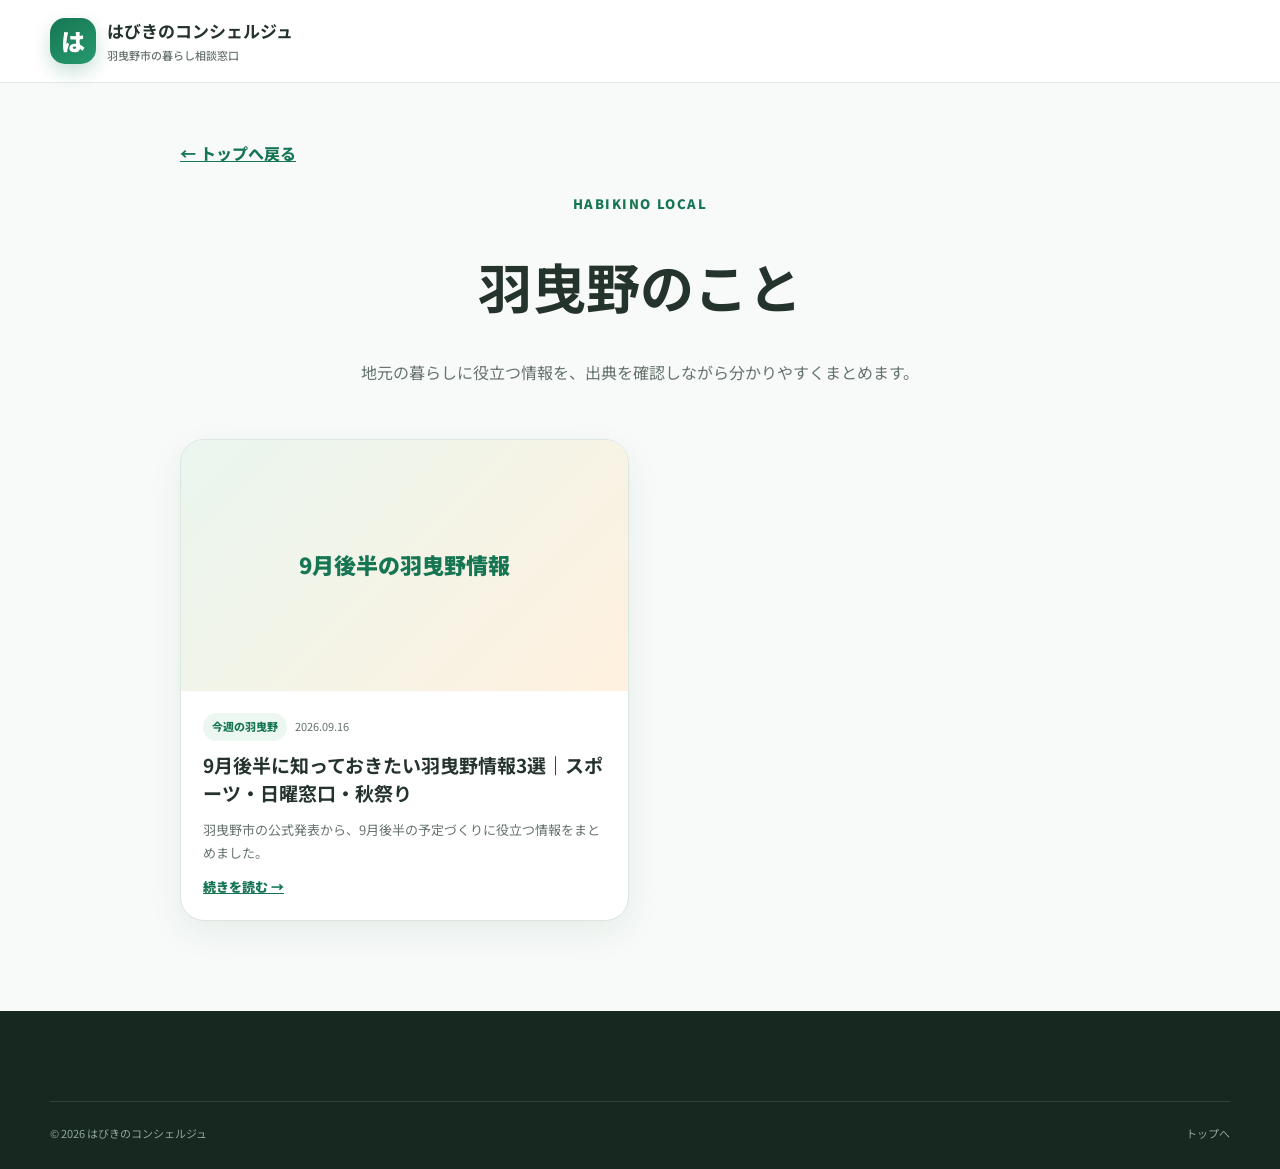
==== articles/index.html @ 4371c7c9 "Add Habikino article index" ====
<!doctype html>
<html lang="ja"><head>
<meta charset="utf-8"><meta name="viewport" content="width=device-width,initial-scale=1">
<meta name="description" content="はびきのコンシェルジュが発信する羽曳野市の地域情報。イベント、子育て、暮らし、行政、お店の情報をまとめます。">
<title>羽曳野のこと｜はびきのコンシェルジュ</title>
<link rel="preconnect" href="https://fonts.googleapis.com"><link rel="preconnect" href="https://fonts.gstatic.com" crossorigin>
<link href="https://fonts.googleapis.com/css2?family=Noto+Sans+JP:wght@400;500;600;700;800;900&display=swap" rel="stylesheet">
<link rel="stylesheet" href="../style.css"><link rel="stylesheet" href="../media.css">
</head><body class="article-page">
<header class="site-header"><div class="container header-inner"><a class="brand" href="../"><span class="brand-mark">は</span><span><strong>はびきのコンシェルジュ</strong><small>羽曳野市の暮らし相談窓口</small></span></a></div></header>
<main class="article-shell"><a class="article-back" href="../">← トップへ戻る</a><div class="section-heading"><p class="section-label">HABIKINO LOCAL</p><h1 style="font-size:clamp(34px,5vw,54px);line-height:1.3">羽曳野のこと</h1><p>地元の暮らしに役立つ情報を、出典を確認しながら分かりやすくまとめます。</p></div><div class="articles-page-grid" id="articles-list"></div></main>
<footer class="site-footer"><div class="container footer-bottom"><span>© 2026 はびきのコンシェルジュ</span><a href="../">トップへ</a></div></footer>
<script>
fetch('../data/articles.json',{cache:'no-store'}).then(r=>r.json()).then(articles=>{document.getElementById('articles-list').innerHTML=articles.map(a=>`<article class="local-news-card"><div class="local-news-thumb">${a.card_label||'羽曳野のこと'}</div><div class="local-news-body"><div class="local-news-meta"><span class="local-news-category">${a.category}</span><time>${a.date.replaceAll('-','.')}</time></div><h3>${a.title}</h3><p>${a.description}</p><a href="${a.url.split('/').pop()}">続きを読む →</a></div></article>`).join('')}).catch(()=>{document.getElementById('articles-list').innerHTML='<p>記事を読み込めませんでした。</p>'});
</script></body></html>
---- style.css ----
:root{--green:#167653;--green-dark:#0d5139;--green-light:#e8f5ee;--lime:#cfe69f;--orange:#f39a46;--ink:#25332d;--muted:#66736d;--line:#dce6e0;--white:#fff;--bg:#f7faf8;--shadow:0 18px 50px rgba(23,73,52,.12);--radius:28px}*{box-sizing:border-box}html{scroll-behavior:smooth;scroll-padding-top:90px}body{margin:0;font-family:"Noto Sans JP",sans-serif;color:var(--ink);background:#fff;line-height:1.8;-webkit-font-smoothing:antialiased}img{max-width:100%;display:block}a{color:inherit}.container{width:min(1180px,calc(100% - 40px));margin-inline:auto}.narrow{width:min(860px,calc(100% - 40px))}.skip-link{position:fixed;left:16px;top:-60px;background:#fff;padding:10px 16px;z-index:9999}.skip-link:focus{top:16px}.site-header{position:sticky;top:0;z-index:1000;background:rgba(255,255,255,.92);backdrop-filter:blur(16px);border-bottom:1px solid rgba(220,230,224,.8);transition:.25s}.site-header.scrolled{box-shadow:0 8px 28px rgba(20,65,47,.08)}.header-inner{height:82px;display:flex;align-items:center;gap:26px}.brand{display:flex;align-items:center;gap:11px;text-decoration:none;white-space:nowrap}.brand-mark{width:46px;height:46px;border-radius:15px;display:grid;place-items:center;color:#fff;background:linear-gradient(145deg,var(--green),#279a6e);font-size:24px;font-weight:900;box-shadow:0 8px 18px rgba(22,118,83,.22)}.brand strong,.brand small{display:block}.brand strong{font-size:17px}.brand small{font-size:11px;color:var(--muted);font-weight:500}.global-nav{display:flex;gap:19px;margin-left:auto}.global-nav a{text-decoration:none;font-size:13px;font-weight:700;color:#425049}.global-nav a:hover{color:var(--green)}.header-cta{padding:12px 20px;border-radius:999px;background:var(--green);color:#fff;text-decoration:none;font-size:13px;font-weight:800;box-shadow:0 8px 20px rgba(22,118,83,.2)}.menu-button{display:none;background:none;border:0;padding:8px}.menu-button span{display:block;width:25px;height:2px;margin:5px;background:var(--ink)}.hero{position:relative;overflow:hidden;padding:92px 0 76px;background:linear-gradient(135deg,#f8fcf9 0%,#eef8f2 60%,#fffaf3 100%)}.hero-bg{position:absolute;border-radius:50%;filter:blur(2px);pointer-events:none}.hero-bg-one{width:390px;height:390px;background:rgba(207,230,159,.35);right:-130px;top:-120px}.hero-bg-two{width:240px;height:240px;border:50px solid rgba(22,118,83,.05);left:-100px;bottom:-100px}.hero-grid{display:grid;grid-template-columns:1.08fr .92fr;align-items:center;gap:70px}.eyebrow,.section-label{margin:0 0 16px;color:var(--green);font-size:13px;letter-spacing:.12em;font-weight:900}.eyebrow span{display:inline-block;background:var(--green);color:#fff;border-radius:999px;padding:7px 13px;margin-right:9px;letter-spacing:0}.hero h1{font-size:clamp(38px,5vw,66px);line-height:1.32;margin:0 0 25px;letter-spacing:-.045em}.hero h1 em{font-style:normal;color:var(--green);font-size:.83em}.hero-lead{font-size:17px;color:#56645e;max-width:650px;margin:0 0 30px}.hero-actions,.contact-actions{display:flex;gap:14px;align-items:stretch;flex-wrap:wrap}.button{display:inline-flex;align-items:center;justify-content:center;gap:8px;border-radius:999px;padding:15px 25px;text-decoration:none;font-weight:900;line-height:1.3;transition:.2s;box-shadow:0 9px 22px rgba(22,118,83,.12)}.button:hover{transform:translateY(-2px)}.button small{display:block;font-size:10px;font-weight:600;opacity:.85}.button-line{background:#16aa55;color:#fff}.button-sub{background:#fff;color:var(--green);border:1px solid #b8d2c5}.button-white{background:#fff;color:var(--green-dark)}.button.large{min-width:260px;padding:18px 30px}.microcopy{font-size:12px;color:var(--muted);margin:11px 0 27px}.trust-list{display:grid;grid-template-columns:repeat(4,1fr);list-style:none;padding:0;margin:0;background:rgba(255,255,255,.85);border:1px solid #e2ebe6;border-radius:20px;overflow:hidden;box-shadow:0 12px 35px rgba(30,77,57,.07)}.trust-list li{text-align:center;padding:17px 8px;border-right:1px solid #e2ebe6}.trust-list li:last-child{border:0}.trust-list strong,.trust-list span{display:block}.trust-list strong{color:var(--green);font-size:15px}.trust-list span{font-size:10px;color:var(--muted)}.hero-visual{position:relative;padding:15px 18px 35px}.photo-frame{position:relative;border-radius:42px 42px 120px 42px;overflow:hidden;box-shadow:var(--shadow);border:8px solid rgba(255,255,255,.8)}.photo-frame:after{content:"";position:absolute;inset:0;background:linear-gradient(180deg,transparent 60%,rgba(9,55,37,.18))}.photo-frame img{width:100%;height:570px;object-fit:cover}.floating-card{position:absolute;background:#fff;border-radius:20px;box-shadow:0 16px 40px rgba(30,68,51,.18);padding:17px 20px}.floating-card span,.floating-card small{display:block;color:var(--green);font-size:11px;font-weight:800}.floating-card strong{font-size:15px;line-height:1.5}.floating-area{right:-18px;top:52px;border:1px solid var(--lime)}.floating-profile{left:-16px;bottom:0;min-width:210px}.floating-profile strong{font-size:20px}.quick-cta{background:var(--green-dark);color:#fff;padding:22px 0}.quick-cta-inner{display:flex;align-items:center;justify-content:space-between;gap:25px}.quick-cta strong,.quick-cta span{display:block}.quick-cta span{font-size:13px;opacity:.78}.section{padding:105px 0}.section-soft{background:var(--bg)}.section-heading{text-align:center;margin-bottom:52px}.section-heading h2{font-size:clamp(30px,4vw,46px);line-height:1.4;margin:0 0 14px;letter-spacing:-.035em}.section-heading>p:last-child{margin:0;color:var(--muted)}.problem-grid{display:grid;grid-template-columns:repeat(3,1fr);gap:18px}.problem-card{border:1px solid var(--line);border-radius:22px;padding:28px;background:#fff;min-height:220px;transition:.2s}.problem-card:hover{transform:translateY(-4px);box-shadow:var(--shadow)}.problem-card>span{color:var(--green);font-size:12px;font-weight:900}.problem-card h3{font-size:20px;margin:14px 0 9px}.problem-card p{font-size:14px;color:var(--muted);margin:0}.problem-card-accent{background:linear-gradient(145deg,var(--green),var(--green-dark));color:#fff;border:0;display:flex;flex-direction:column;justify-content:center}.problem-card-accent>span,.problem-card-accent p{color:#fff}.problem-card-accent a{font-weight:800;margin-top:15px}.strength-grid{display:grid;grid-template-columns:repeat(4,1fr);gap:18px}.strength-card{background:#fff;border-radius:24px;padding:31px 25px;box-shadow:0 12px 34px rgba(24,72,52,.07)}.strength-card .icon{width:50px;height:50px;border-radius:16px;background:var(--green-light);color:var(--green);display:grid;place-items:center;font-weight:900}.strength-card h3{font-size:18px;line-height:1.55;margin:20px 0 12px}.strength-card p{font-size:14px;color:var(--muted);margin:0}.service-grid{display:grid;grid-template-columns:repeat(3,1fr);gap:24px}.service-card{position:relative;border:1px solid var(--line);border-radius:30px;padding:38px;background:#fff;overflow:hidden}.service-card.featured{border:2px solid var(--green);transform:translateY(-9px);box-shadow:var(--shadow)}.service-card.featured:before{content:"おすすめ";position:absolute;right:20px;top:18px;background:var(--orange);color:#fff;border-radius:999px;padding:5px 11px;font-size:10px;font-weight:800}.service-icon{width:60px;height:60px;display:grid;place-items:center;border-radius:20px;background:var(--green-light);color:var(--green);font-size:25px;font-weight:900}.service-no{font-size:11px;color:var(--green);font-weight:900;letter-spacing:.12em;margin:22px 0 5px}.service-card h3{font-size:23px;margin:0 0 14px}.service-card>p:not(.service-no){font-size:14px;color:var(--muted)}.service-card ul{list-style:none;padding:0;margin:22px 0 0;border-top:1px solid var(--line)}.service-card li{padding:11px 0 11px 25px;border-bottom:1px solid var(--line);position:relative;font-size:14px}.service-card li:before{content:"✓";position:absolute;left:2px;color:var(--green);font-weight:900}.service-note{text-align:center;color:var(--muted);font-size:12px;margin-top:28px}.profile-section{background:#ecf6f0}.profile-grid{display:grid;grid-template-columns:.92fr 1.08fr;gap:76px;align-items:center}.profile-image{position:relative}.profile-image img{width:100%;height:620px;object-fit:cover;border-radius:38px;box-shadow:var(--shadow)}.profile-name{position:absolute;right:-25px;bottom:34px;background:#fff;padding:19px 28px;border-radius:18px;box-shadow:var(--shadow)}.profile-name small,.profile-name strong{display:block}.profile-name small{font-size:11px;color:var(--green)}.profile-name strong{font-size:22px}.profile-copy h2{font-size:clamp(30px,4vw,46px);line-height:1.4;margin:0 0 25px}.profile-copy>p{color:#526159;margin:0 0 16px}.profile-points{display:flex;gap:8px;flex-wrap:wrap;margin-top:25px}.profile-points span{background:#fff;border:1px solid #cfe0d7;border-radius:999px;padding:7px 13px;font-size:12px;font-weight:700;color:var(--green)}.flow-list{list-style:none;margin:0;padding:0;display:grid;grid-template-columns:repeat(4,1fr);gap:18px}.flow-list li{position:relative;background:#fff;border-radius:24px;padding:28px 23px;box-shadow:0 10px 30px rgba(29,72,54,.06)}.flow-list li:not(:last-child):after{content:"→";position:absolute;right:-16px;top:45%;color:var(--green);font-size:21px;z-index:2}.flow-list li>span{font-size:30px;color:#b4d6c5;font-weight:900}.flow-list h3{font-size:17px;margin:13px 0 8px}.flow-list p{font-size:13px;color:var(--muted);margin:0}.placeholder-grid{display:grid;grid-template-columns:repeat(2,1fr);gap:24px}.placeholder-card{border:2px dashed #c8dad1;border-radius:28px;padding:50px;text-align:center;background:#fbfdfc}.placeholder-card span{color:var(--green);font-weight:900;font-size:12px}.placeholder-card h3{font-size:28px;margin:8px 0}.placeholder-card p{font-size:14px;color:var(--muted);margin:0}.faq-list{display:grid;gap:13px}.faq-list details{background:#fff;border:1px solid var(--line);border-radius:18px;padding:0 23px}.faq-list summary{cursor:pointer;list-style:none;padding:21px 35px 21px 0;font-weight:800;position:relative}.faq-list summary:after{content:"＋";position:absolute;right:0;color:var(--green)}.faq-list details[open] summary:after{content:"−"}.faq-list p{margin:0;padding:0 0 21px;color:var(--muted);font-size:14px}.contact-section{background:linear-gradient(135deg,var(--green) 0%,var(--green-dark) 100%);color:#fff;padding:95px 0;position:relative;overflow:hidden}.contact-section:before{content:"";position:absolute;width:420px;height:420px;border:80px solid rgba(255,255,255,.035);border-radius:50%;right:-130px;top:-150px}.contact-inner{text-align:center;position:relative}.section-label.light{color:#bfe7d3}.contact-inner h2{font-size:clamp(31px,4vw,48px);margin:0 0 15px}.contact-inner>p{opacity:.84}.contact-actions{justify-content:center;margin-top:30px}.contact-note{font-size:11px!important;opacity:.65!important}.site-footer{background:#162820;color:#d8e4de;padding:55px 0 25px}.footer-grid{display:grid;grid-template-columns:1.4fr 1fr 1fr;gap:50px}.footer-brand .brand-mark{background:#fff;color:var(--green)}.footer-brand small{color:#aec1b8}.footer-grid strong{color:#fff}.footer-grid p{font-size:13px;color:#aec1b8}.footer-grid a{color:#fff}.footer-bottom{margin-top:35px;padding-top:22px;border-top:1px solid rgba(255,255,255,.12);display:flex;justify-content:space-between;font-size:11px;color:#91a69c}.footer-bottom a{text-decoration:none}.mobile-cta{display:none}.reveal{opacity:0;transform:translateY(24px);transition:opacity .75s ease,transform .75s ease}.reveal.is-visible{opacity:1;transform:none}.delay-1{transition-delay:.09s}.delay-2{transition-delay:.18s}.delay-3{transition-delay:.27s}@media(max-width:1040px){.global-nav{display:none}.menu-button{display:block;margin-left:auto}.header-cta{display:none}.global-nav.open{display:flex;position:absolute;left:20px;right:20px;top:76px;background:#fff;border-radius:18px;padding:20px;box-shadow:var(--shadow);flex-direction:column}.hero-grid{gap:35px}.strength-grid{grid-template-columns:repeat(2,1fr)}.flow-list{grid-template-columns:repeat(2,1fr)}.flow-list li:nth-child(2):after{display:none}}@media(max-width:760px){.container,.narrow{width:min(100% - 28px,1180px)}.site-header .brand strong{font-size:14px}.site-header .brand small{font-size:9px}.header-inner{height:70px}.brand-mark{width:40px;height:40px}.hero{padding:53px 0 48px}.hero-grid,.profile-grid{grid-template-columns:1fr}.hero-copy{text-align:center}.hero h1{font-size:37px}.hero-lead{font-size:15px}.hero-actions{justify-content:center}.trust-list{grid-template-columns:repeat(2,1fr)}.trust-list li:nth-child(2){border-right:0}.trust-list li:nth-child(-n+2){border-bottom:1px solid #e2ebe6}.hero-visual{margin-top:10px}.photo-frame img{height:430px}.floating-area{right:-3px;top:28px}.floating-profile{left:-2px}.quick-cta-inner{flex-direction:column;text-align:center}.section{padding:75px 0}.problem-grid,.service-grid,.placeholder-grid{grid-template-columns:1fr}.strength-grid{grid-template-columns:1fr}.service-card.featured{transform:none}.profile-grid{gap:42px}.profile-image img{height:470px}.profile-name{right:12px;bottom:15px}.flow-list{grid-template-columns:1fr}.flow-list li:after{display:none!important}.footer-grid{grid-template-columns:1fr;gap:24px}.footer-bottom{flex-direction:column;gap:8px}.mobile-cta{position:fixed;display:grid;grid-template-columns:1fr 2fr;left:0;right:0;bottom:0;z-index:900;background:#fff;box-shadow:0 -8px 24px rgba(0,0,0,.12)}.mobile-cta a{padding:14px;text-align:center;text-decoration:none;font-size:13px;font-weight:900}.mobile-cta .line{background:#16aa55;color:#fff}.site-footer{padding-bottom:85px}.desktop-only{display:none}}

/* 代表写真の表示位置調整 */
.photo-frame img{object-position:center 18%;}
.profile-image img{object-position:center 18%;}

/* LINE official account integration */
.line-qr-card{display:flex;align-items:center;justify-content:center;gap:28px;max-width:720px;margin:30px auto 0;padding:22px 26px;background:rgba(255,255,255,.1);border:1px solid rgba(255,255,255,.28);border-radius:24px;text-align:left}.line-qr-card img{width:150px;height:150px;object-fit:contain;background:#fff;border-radius:16px;padding:8px}.line-qr-card strong{display:block;font-size:18px;margin-bottom:6px}.line-qr-card p{margin:0 0 8px;font-size:14px}.line-qr-card a{font-weight:900;color:#fff;text-decoration:underline;text-underline-offset:4px}@media(max-width:700px){.line-qr-card{flex-direction:column;text-align:center;padding:20px}.line-qr-card img{width:180px;height:180px}}


/* Pricing section */
.pricing-layout{display:grid;grid-template-columns:minmax(0,1.45fr) minmax(280px,.55fr);gap:24px;align-items:start}.pricing-card,.area-fee-card,.payment-card,.pricing-notes{background:#fff;border:1px solid var(--line);border-radius:26px;box-shadow:0 12px 34px rgba(24,72,52,.07)}.pricing-card{padding:30px}.pricing-highlight{display:grid;grid-template-columns:auto 1fr;align-items:center;gap:4px 20px;background:linear-gradient(135deg,var(--green),var(--green-dark));color:#fff;border-radius:20px;padding:22px 25px;margin-bottom:18px}.pricing-highlight span{font-weight:800}.pricing-highlight strong{font-size:28px;text-align:right}.pricing-highlight small{grid-column:1/-1;opacity:.8}.price-list{display:grid}.price-row{display:flex;align-items:center;justify-content:space-between;gap:24px;padding:18px 4px;border-bottom:1px solid var(--line)}.price-row:last-child{border-bottom:0}.price-row>div{display:grid;gap:3px}.price-row strong{font-size:16px}.price-row span{font-size:12px;color:var(--muted)}.price-row b{font-size:18px;color:var(--green);white-space:nowrap}.price-row.popular{position:relative;background:#f5fbf7;margin:0 -14px;padding-left:18px;padding-right:18px;border-radius:14px}.price-row.popular:before{content:"人気";display:inline-flex;align-items:center;justify-content:center;background:var(--orange);color:#fff;border-radius:999px;padding:3px 8px;font-size:9px;font-weight:900;position:absolute;top:7px;right:15px}.pricing-side{display:grid;gap:18px}.area-fee-card,.payment-card{padding:27px}.area-fee-card h3,.payment-card h3,.pricing-notes h3{margin:0 0 16px;font-size:21px}.area-fee-card dl{margin:0}.area-fee-card dl div{display:flex;justify-content:space-between;gap:15px;padding:13px 0;border-bottom:1px solid var(--line)}.area-fee-card dl div:last-child{border-bottom:0}.area-fee-card dt{font-size:13px}.area-fee-card dd{margin:0;font-weight:900;color:var(--green);white-space:nowrap}.payment-card p{font-weight:800;color:var(--green);margin:0 0 8px}.payment-card small{color:var(--muted)}.pricing-notes{margin-top:24px;padding:27px 30px}.pricing-notes ul{display:grid;grid-template-columns:repeat(2,1fr);gap:8px 30px;margin:0;padding-left:20px;color:var(--muted);font-size:13px}.pricing-cta{margin-top:24px;background:#fff7e9;border:1px solid #f0ddbd;border-radius:22px;padding:22px 26px;display:flex;align-items:center;justify-content:space-between;gap:22px}.pricing-cta p{margin:0;color:#56645d}.pricing-cta strong{color:var(--text)}@media(max-width:900px){.pricing-layout{grid-template-columns:1fr}.pricing-side{grid-template-columns:repeat(2,1fr)}}@media(max-width:650px){.pricing-card{padding:18px}.pricing-highlight{grid-template-columns:1fr;padding:19px}.pricing-highlight strong{text-align:left;font-size:25px}.price-row{align-items:flex-start;flex-direction:column;gap:8px;padding:16px 2px}.price-row.popular{margin:0 -8px;padding:18px 10px}.pricing-side{grid-template-columns:1fr}.pricing-notes{padding:22px}.pricing-notes ul{grid-template-columns:1fr}.pricing-cta{align-items:stretch;flex-direction:column;text-align:center}.pricing-cta .button{width:100%}}
---- media.css ----
/* Habikino local media */
.habikino-news-section{background:#fff}.local-news-grid{display:grid;grid-template-columns:repeat(3,1fr);gap:22px}.local-news-card{border:1px solid var(--line);border-radius:24px;overflow:hidden;background:#fff;box-shadow:0 12px 34px rgba(24,72,52,.07);display:flex;flex-direction:column;min-height:100%}.local-news-thumb{aspect-ratio:16/9;background:linear-gradient(135deg,#e9f6ef,#fff1df);display:flex;align-items:center;justify-content:center;font-weight:900;color:var(--green);font-size:22px;padding:20px;text-align:center}.local-news-body{padding:22px;display:flex;flex-direction:column;gap:10px;flex:1}.local-news-meta{display:flex;gap:8px;align-items:center;flex-wrap:wrap;font-size:11px;color:var(--muted)}.local-news-category{display:inline-flex;padding:4px 9px;border-radius:999px;background:#edf7f1;color:var(--green);font-weight:800}.local-news-card h3{margin:0;font-size:19px;line-height:1.5}.local-news-card p{margin:0;color:var(--muted);font-size:13px}.local-news-card a{margin-top:auto;color:var(--green);font-weight:900;font-size:13px}.local-news-more{text-align:center;margin-top:30px}.article-page{background:#f7faf8}.article-shell{width:min(920px,calc(100% - 28px));margin:0 auto;padding:56px 0 90px}.article-back{display:inline-block;margin-bottom:24px;color:var(--green);font-weight:800}.article-header{background:#fff;border:1px solid var(--line);border-radius:28px;padding:34px;box-shadow:0 12px 34px rgba(24,72,52,.06)}.article-header h1{font-size:clamp(30px,5vw,48px);line-height:1.35;margin:12px 0 18px}.article-summary{font-size:17px;color:#526159}.article-content{margin-top:24px;background:#fff;border:1px solid var(--line);border-radius:28px;padding:34px}.article-content h2{margin-top:34px;font-size:26px}.article-content h2:first-child{margin-top:0}.article-content h3{margin-top:24px}.article-content p,.article-content li{color:#435149}.article-content a{color:var(--green);text-decoration:underline;text-underline-offset:3px}.article-source-box{margin-top:34px;padding:20px;border-radius:18px;background:#f2f8f4}.article-source-box ul{margin-bottom:0}.article-disclaimer{margin-top:20px;font-size:12px;color:var(--muted)}.articles-page-grid{display:grid;grid-template-columns:repeat(2,1fr);gap:22px}@media(max-width:760px){.local-news-grid,.articles-page-grid{grid-template-columns:1fr}.article-header,.article-content{padding:22px;border-radius:22px}}
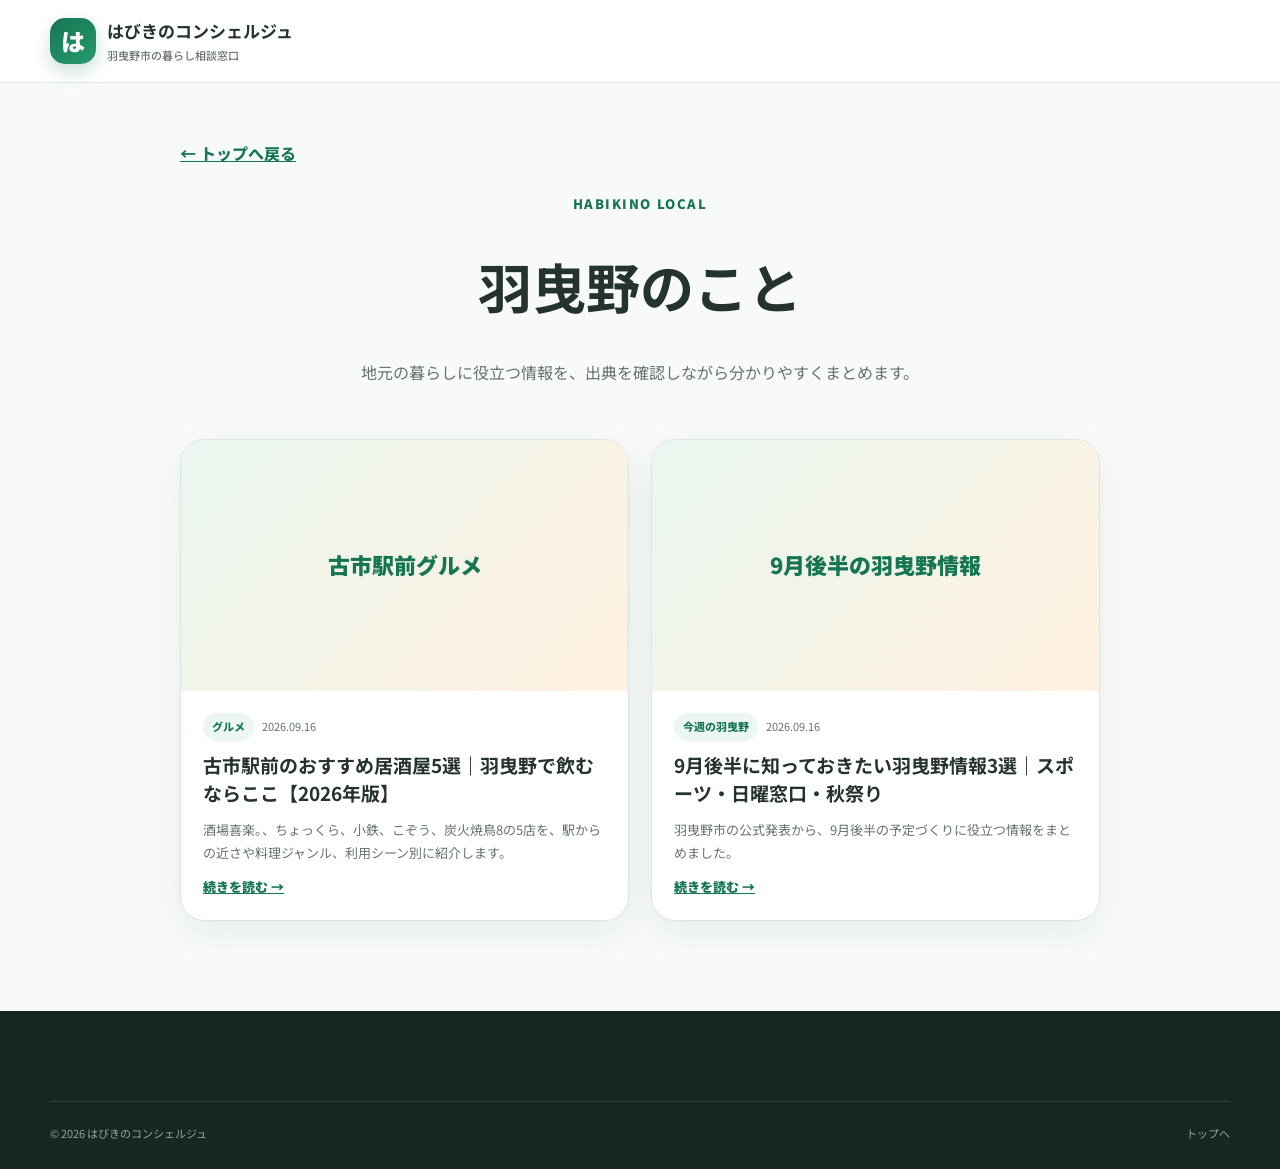
==== commit 92b8ae25: "Enable GA4 on article index" ====
--- a/articles/index.html
+++ b/articles/index.html
@@ -6,10 +6,12 @@
 <link rel="preconnect" href="https://fonts.googleapis.com"><link rel="preconnect" href="https://fonts.gstatic.com" crossorigin>
 <link href="https://fonts.googleapis.com/css2?family=Noto+Sans+JP:wght@400;500;600;700;800;900&display=swap" rel="stylesheet">
 <link rel="stylesheet" href="../style.css"><link rel="stylesheet" href="../media.css">
+<script async src="https://www.googletagmanager.com/gtag/js?id=G-TBR4EEDCBP"></script><script>window.dataLayer=window.dataLayer||[];function gtag(){dataLayer.push(arguments)}gtag('js',new Date());gtag('config','G-TBR4EEDCBP');</script>
 </head><body class="article-page">
 <header class="site-header"><div class="container header-inner"><a class="brand" href="../"><span class="brand-mark">は</span><span><strong>はびきのコンシェルジュ</strong><small>羽曳野市の暮らし相談窓口</small></span></a></div></header>
 <main class="article-shell"><a class="article-back" href="../">← トップへ戻る</a><div class="section-heading"><p class="section-label">HABIKINO LOCAL</p><h1 style="font-size:clamp(34px,5vw,54px);line-height:1.3">羽曳野のこと</h1><p>地元の暮らしに役立つ情報を、出典を確認しながら分かりやすくまとめます。</p></div><div class="articles-page-grid" id="articles-list"></div></main>
 <footer class="site-footer"><div class="container footer-bottom"><span>© 2026 はびきのコンシェルジュ</span><a href="../">トップへ</a></div></footer>
 <script>
 fetch('../data/articles.json',{cache:'no-store'}).then(r=>r.json()).then(articles=>{document.getElementById('articles-list').innerHTML=articles.map(a=>`<article class="local-news-card"><div class="local-news-thumb">${a.card_label||'羽曳野のこと'}</div><div class="local-news-body"><div class="local-news-meta"><span class="local-news-category">${a.category}</span><time>${a.date.replaceAll('-','.')}</time></div><h3>${a.title}</h3><p>${a.description}</p><a href="${a.url.split('/').pop()}">続きを読む →</a></div></article>`).join('')}).catch(()=>{document.getElementById('articles-list').innerHTML='<p>記事を読み込めませんでした。</p>'});
-</script></body></html>
+document.addEventListener('click',e=>{const a=e.target.closest('a');if(!a)return;const href=a.getAttribute('href')||'';if(a.closest('.local-news-card'))gtag('event','article_click',{link_url:a.href,link_text:(a.textContent||'').trim(),page_path:location.pathname,page_title:document.title});if(href.includes('lin.ee/'))gtag('event','line_click',{link_url:a.href,page_path:location.pathname,page_title:document.title});});
+</script></body></html>
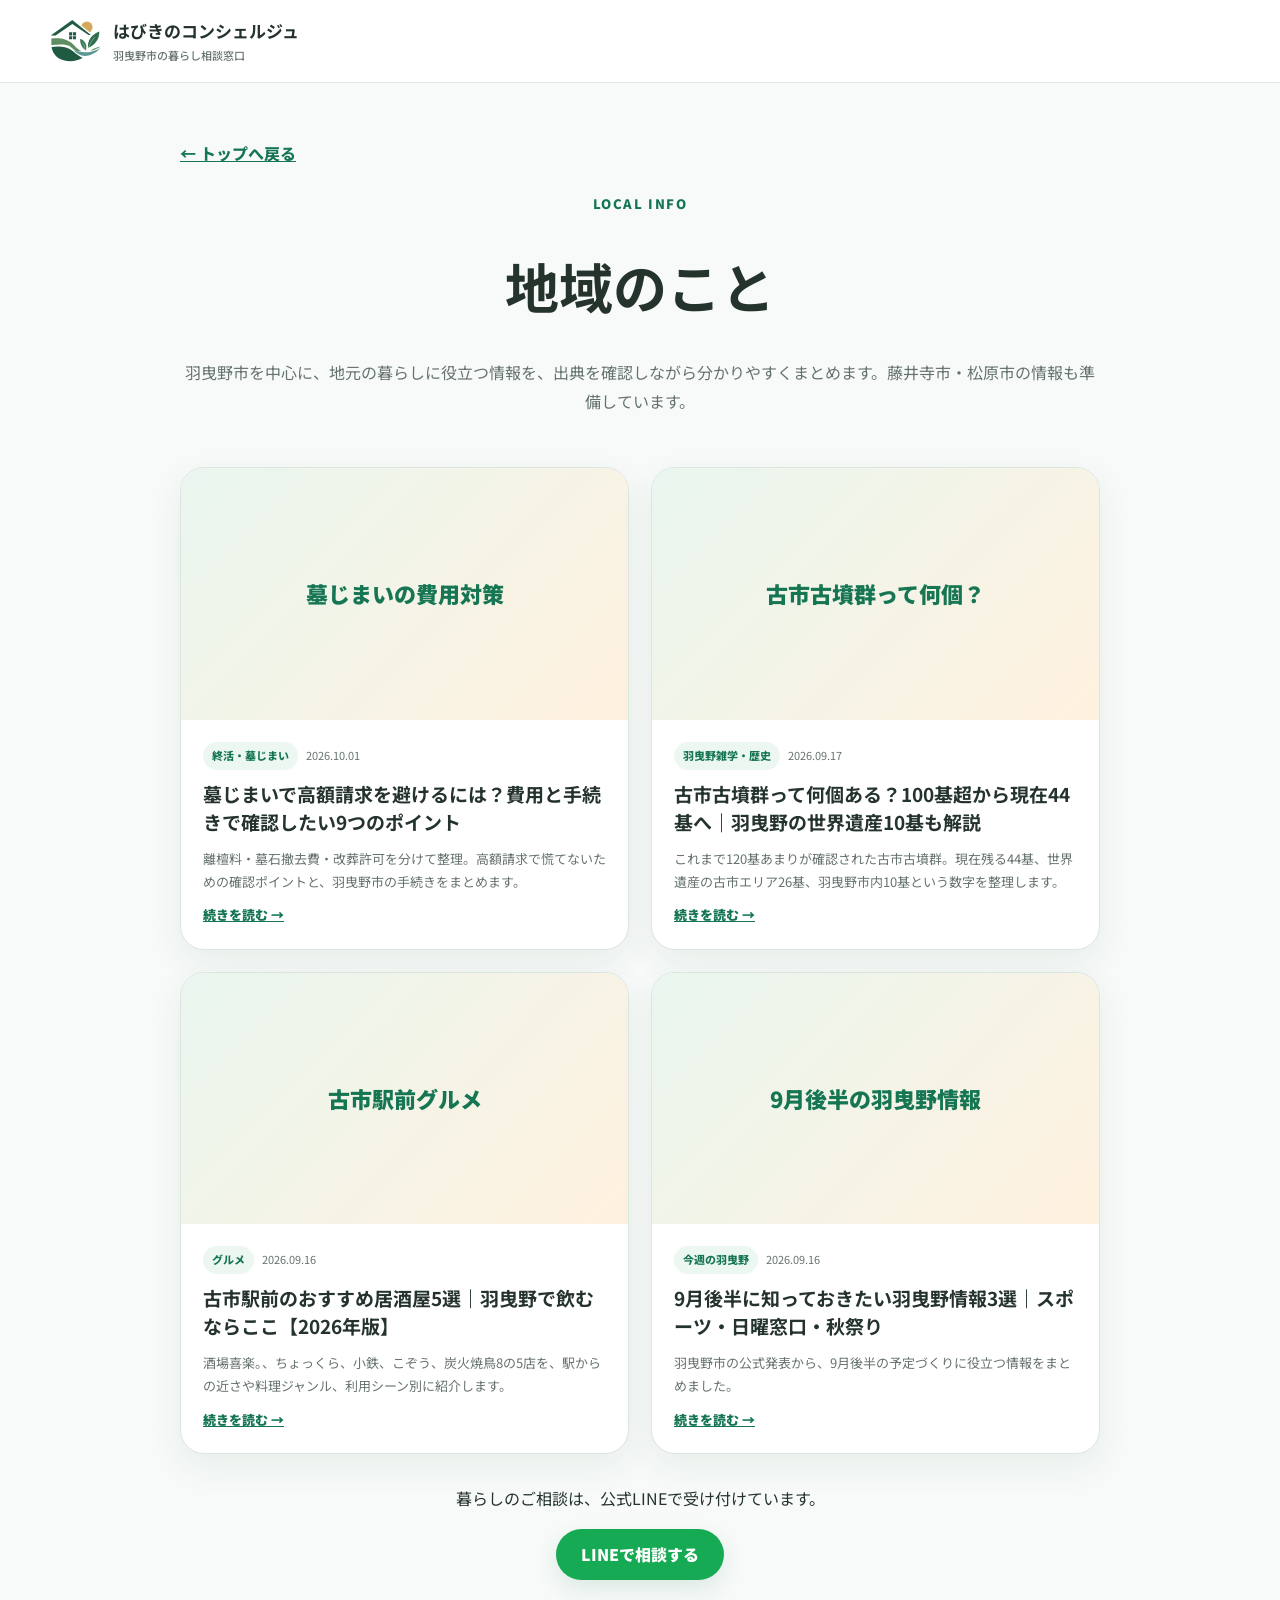
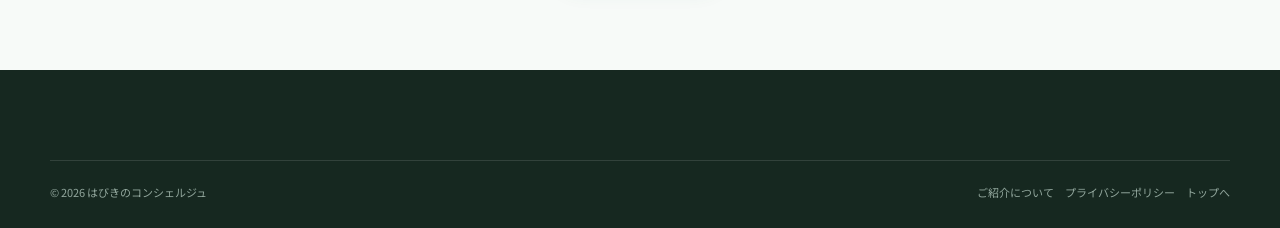
==== commit c6202a17: "3本柱の事業方針に合わせてHPを更新し、新ロゴとプライバシーポリシーを追加 - 直接訪問・同行サービス（買い物代行・付き添い等）の案内と料金を削除し、終了のお知らせを掲載 - 問い合わせ先行型の地域業" ====
--- a/articles/index.html
+++ b/articles/index.html
@@ -1,16 +1,27 @@
 <!doctype html>
 <html lang="ja"><head>
 <meta charset="utf-8"><meta name="viewport" content="width=device-width,initial-scale=1">
-<meta name="description" content="はびきのコンシェルジュが発信する羽曳野市の地域情報。イベント、子育て、暮らし、行政、お店の情報をまとめます。">
-<title>羽曳野のこと｜はびきのコンシェルジュ</title>
+<meta name="description" content="はびきのコンシェルジュが発信する、羽曳野市を中心とした地域情報。イベント、子育て、暮らし、行政、お店の情報をまとめます。">
+<title>地域のこと｜はびきのコンシェルジュ</title>
 <link rel="preconnect" href="https://fonts.googleapis.com"><link rel="preconnect" href="https://fonts.gstatic.com" crossorigin>
 <link href="https://fonts.googleapis.com/css2?family=Noto+Sans+JP:wght@400;500;600;700;800;900&display=swap" rel="stylesheet">
 <link rel="stylesheet" href="../style.css"><link rel="stylesheet" href="../media.css">
 <script async src="https://www.googletagmanager.com/gtag/js?id=G-TBR4EEDCBP"></script><script>window.dataLayer=window.dataLayer||[];function gtag(){dataLayer.push(arguments)}gtag('js',new Date());gtag('config','G-TBR4EEDCBP');</script>
+<link rel="icon" href="../assets/brand/habikon-icon.svg" type="image/svg+xml">
+<link rel="icon" href="../assets/brand/favicon-32.png" sizes="32x32" type="image/png">
+<link rel="apple-touch-icon" href="../assets/brand/apple-touch-icon.png">
+<link rel="canonical" href="https://habikon.github.io/habikino-concierge/articles/">
+<meta property="og:title" content="地域のこと｜はびきのコンシェルジュ">
+<meta property="og:description" content="はびきのコンシェルジュが発信する、羽曳野市を中心とした地域情報。イベント、子育て、暮らし、行政、お店の情報をまとめます。">
+<meta property="og:type" content="article">
+<meta property="og:url" content="https://habikon.github.io/habikino-concierge/articles/">
+<meta property="og:image" content="https://habikon.github.io/habikino-concierge/assets/brand/og-image.png">
+<meta property="og:site_name" content="はびきのコンシェルジュ">
+<meta name="twitter:card" content="summary_large_image">
 </head><body class="article-page">
-<header class="site-header"><div class="container header-inner"><a class="brand" href="../"><span class="brand-mark">は</span><span><strong>はびきのコンシェルジュ</strong><small>羽曳野市の暮らし相談窓口</small></span></a></div></header>
-<main class="article-shell"><a class="article-back" href="../">← トップへ戻る</a><div class="section-heading"><p class="section-label">HABIKINO LOCAL</p><h1 style="font-size:clamp(34px,5vw,54px);line-height:1.3">羽曳野のこと</h1><p>地元の暮らしに役立つ情報を、出典を確認しながら分かりやすくまとめます。</p></div><div class="articles-page-grid" id="articles-list"></div></main>
-<footer class="site-footer"><div class="container footer-bottom"><span>© 2026 はびきのコンシェルジュ</span><a href="../">トップへ</a></div></footer>
+<header class="site-header"><div class="container header-inner"><a class="brand" href="../"><img class="brand-logo" src="../assets/brand/habikon-mark.svg" alt="" width="52" height="45"><span><strong>はびきのコンシェルジュ</strong><small>羽曳野市の暮らし相談窓口</small></span></a></div></header>
+<main class="article-shell"><a class="article-back" href="../">← トップへ戻る</a><div class="section-heading"><p class="section-label">LOCAL INFO</p><h1 style="font-size:clamp(34px,5vw,54px);line-height:1.3">地域のこと</h1><p>羽曳野市を中心に、地元の暮らしに役立つ情報を、出典を確認しながら分かりやすくまとめます。藤井寺市・松原市の情報も準備しています。</p></div><div class="articles-page-grid" id="articles-list"></div><div class="local-news-more"><p>暮らしのご相談は、公式LINEで受け付けています。</p><a class="button button-line" href="https://lin.ee/8h5LYCu" target="_blank" rel="noopener noreferrer">LINEで相談する</a></div></main>
+<footer class="site-footer"><div class="container footer-bottom"><span>© 2026 はびきのコンシェルジュ</span><span><a href="../referral-policy.html">ご紹介について</a>　<a href="../privacy-policy.html">プライバシーポリシー</a>　<a href="../">トップへ</a></span></div></footer>
 <script>
 fetch('../data/articles.json',{cache:'no-store'}).then(r=>r.json()).then(articles=>{document.getElementById('articles-list').innerHTML=articles.map(a=>`<article class="local-news-card"><div class="local-news-thumb">${a.card_label||'羽曳野のこと'}</div><div class="local-news-body"><div class="local-news-meta"><span class="local-news-category">${a.category}</span><time>${a.date.replaceAll('-','.')}</time></div><h3>${a.title}</h3><p>${a.description}</p><a href="${a.url.split('/').pop()}">続きを読む →</a></div></article>`).join('')}).catch(()=>{document.getElementById('articles-list').innerHTML='<p>記事を読み込めませんでした。</p>'});
 document.addEventListener('click',e=>{const a=e.target.closest('a');if(!a)return;const href=a.getAttribute('href')||'';if(a.closest('.local-news-card'))gtag('event','article_click',{link_url:a.href,link_text:(a.textContent||'').trim(),page_path:location.pathname,page_title:document.title});if(href.includes('lin.ee/'))gtag('event','line_click',{link_url:a.href,page_path:location.pathname,page_title:document.title});});
--- a/style.css
+++ b/style.css
@@ -10,3 +10,24 @@
 
 /* Pricing section */
 .pricing-layout{display:grid;grid-template-columns:minmax(0,1.45fr) minmax(280px,.55fr);gap:24px;align-items:start}.pricing-card,.area-fee-card,.payment-card,.pricing-notes{background:#fff;border:1px solid var(--line);border-radius:26px;box-shadow:0 12px 34px rgba(24,72,52,.07)}.pricing-card{padding:30px}.pricing-highlight{display:grid;grid-template-columns:auto 1fr;align-items:center;gap:4px 20px;background:linear-gradient(135deg,var(--green),var(--green-dark));color:#fff;border-radius:20px;padding:22px 25px;margin-bottom:18px}.pricing-highlight span{font-weight:800}.pricing-highlight strong{font-size:28px;text-align:right}.pricing-highlight small{grid-column:1/-1;opacity:.8}.price-list{display:grid}.price-row{display:flex;align-items:center;justify-content:space-between;gap:24px;padding:18px 4px;border-bottom:1px solid var(--line)}.price-row:last-child{border-bottom:0}.price-row>div{display:grid;gap:3px}.price-row strong{font-size:16px}.price-row span{font-size:12px;color:var(--muted)}.price-row b{font-size:18px;color:var(--green);white-space:nowrap}.price-row.popular{position:relative;background:#f5fbf7;margin:0 -14px;padding-left:18px;padding-right:18px;border-radius:14px}.price-row.popular:before{content:"人気";display:inline-flex;align-items:center;justify-content:center;background:var(--orange);color:#fff;border-radius:999px;padding:3px 8px;font-size:9px;font-weight:900;position:absolute;top:7px;right:15px}.pricing-side{display:grid;gap:18px}.area-fee-card,.payment-card{padding:27px}.area-fee-card h3,.payment-card h3,.pricing-notes h3{margin:0 0 16px;font-size:21px}.area-fee-card dl{margin:0}.area-fee-card dl div{display:flex;justify-content:space-between;gap:15px;padding:13px 0;border-bottom:1px solid var(--line)}.area-fee-card dl div:last-child{border-bottom:0}.area-fee-card dt{font-size:13px}.area-fee-card dd{margin:0;font-weight:900;color:var(--green);white-space:nowrap}.payment-card p{font-weight:800;color:var(--green);margin:0 0 8px}.payment-card small{color:var(--muted)}.pricing-notes{margin-top:24px;padding:27px 30px}.pricing-notes ul{display:grid;grid-template-columns:repeat(2,1fr);gap:8px 30px;margin:0;padding-left:20px;color:var(--muted);font-size:13px}.pricing-cta{margin-top:24px;background:#fff7e9;border:1px solid #f0ddbd;border-radius:22px;padding:22px 26px;display:flex;align-items:center;justify-content:space-between;gap:22px}.pricing-cta p{margin:0;color:#56645d}.pricing-cta strong{color:var(--text)}@media(max-width:900px){.pricing-layout{grid-template-columns:1fr}.pricing-side{grid-template-columns:repeat(2,1fr)}}@media(max-width:650px){.pricing-card{padding:18px}.pricing-highlight{grid-template-columns:1fr;padding:19px}.pricing-highlight strong{text-align:left;font-size:25px}.price-row{align-items:flex-start;flex-direction:column;gap:8px;padding:16px 2px}.price-row.popular{margin:0 -8px;padding:18px 10px}.pricing-side{grid-template-columns:1fr}.pricing-notes{padding:22px}.pricing-notes ul{grid-template-columns:1fr}.pricing-cta{align-items:stretch;flex-direction:column;text-align:center}.pricing-cta .button{width:100%}}
+
+/* Funeral / end-of-life consultation */
+.service-grid-four{grid-template-columns:repeat(2,1fr);max-width:900px;margin-inline:auto}
+.funeral-card{border-color:#c7ddd2;background:linear-gradient(180deg,#fff,#f8fcfa)}
+.service-more{display:inline-flex;margin-top:22px;color:var(--green);font-weight:900;text-decoration:none}
+.funeral-hero{padding:105px 0 90px;background:linear-gradient(135deg,#f8fcf9,#eaf6ef 62%,#fff8ee)}
+.funeral-hero h1{font-size:clamp(38px,6vw,64px);line-height:1.35;letter-spacing:-.04em;margin:0 0 22px}
+.funeral-hero>div>p:not(.eyebrow){font-size:17px;color:var(--muted);max-width:720px;margin-bottom:30px}
+.funeral-points{display:grid;grid-template-columns:repeat(3,1fr);gap:18px}
+.funeral-points article{border:1px solid var(--line);border-radius:24px;padding:30px;background:#fff}
+.funeral-points strong{color:var(--green);font-size:13px}.funeral-points h3{font-size:19px;line-height:1.55;margin:14px 0 9px}.funeral-points p{font-size:14px;color:var(--muted);margin:0}
+.funeral-flow{grid-template-columns:repeat(3,1fr)}
+.funeral-notice{background:#f7faf8;border:1px solid var(--line);border-radius:28px;padding:38px}
+.funeral-notice h2{margin-top:0;font-size:28px}.funeral-notice p{color:#526159}.funeral-notice small{display:block;margin-top:22px;color:var(--muted);line-height:1.8}
+@media(max-width:760px){.service-grid-four,.funeral-points,.funeral-flow{grid-template-columns:1fr}.funeral-hero{padding:70px 0 60px}.funeral-hero h1{font-size:36px}.funeral-notice{padding:25px}}
+
+/* 2026-10 新ロゴ（家・緑・太陽） */
+.brand-logo{display:block;width:52px;height:auto;flex:0 0 auto}
+.footer-brand .brand-logo{background:#fff;border-radius:14px;padding:6px;width:60px;box-sizing:border-box}
+.brand-logo-xl{display:block;width:210px;max-width:70%;height:auto;margin:0 auto}
+@media(max-width:760px){.brand-logo{width:44px}.footer-brand .brand-logo{width:52px}.brand-logo-xl{width:170px}}
--- a/media.css
+++ b/media.css
@@ -1,2 +1,27 @@
 /* Habikino local media */
 .habikino-news-section{background:#fff}.local-news-grid{display:grid;grid-template-columns:repeat(3,1fr);gap:22px}.local-news-card{border:1px solid var(--line);border-radius:24px;overflow:hidden;background:#fff;box-shadow:0 12px 34px rgba(24,72,52,.07);display:flex;flex-direction:column;min-height:100%}.local-news-thumb{aspect-ratio:16/9;background:linear-gradient(135deg,#e9f6ef,#fff1df);display:flex;align-items:center;justify-content:center;font-weight:900;color:var(--green);font-size:22px;padding:20px;text-align:center}.local-news-body{padding:22px;display:flex;flex-direction:column;gap:10px;flex:1}.local-news-meta{display:flex;gap:8px;align-items:center;flex-wrap:wrap;font-size:11px;color:var(--muted)}.local-news-category{display:inline-flex;padding:4px 9px;border-radius:999px;background:#edf7f1;color:var(--green);font-weight:800}.local-news-card h3{margin:0;font-size:19px;line-height:1.5}.local-news-card p{margin:0;color:var(--muted);font-size:13px}.local-news-card a{margin-top:auto;color:var(--green);font-weight:900;font-size:13px}.local-news-more{text-align:center;margin-top:30px}.article-page{background:#f7faf8}.article-shell{width:min(920px,calc(100% - 28px));margin:0 auto;padding:56px 0 90px}.article-back{display:inline-block;margin-bottom:24px;color:var(--green);font-weight:800}.article-header{background:#fff;border:1px solid var(--line);border-radius:28px;padding:34px;box-shadow:0 12px 34px rgba(24,72,52,.06)}.article-header h1{font-size:clamp(30px,5vw,48px);line-height:1.35;margin:12px 0 18px}.article-summary{font-size:17px;color:#526159}.article-content{margin-top:24px;background:#fff;border:1px solid var(--line);border-radius:28px;padding:34px}.article-content h2{margin-top:34px;font-size:26px}.article-content h2:first-child{margin-top:0}.article-content h3{margin-top:24px}.article-content p,.article-content li{color:#435149}.article-content a{color:var(--green);text-decoration:underline;text-underline-offset:3px}.article-source-box{margin-top:34px;padding:20px;border-radius:18px;background:#f2f8f4}.article-source-box ul{margin-bottom:0}.article-disclaimer{margin-top:20px;font-size:12px;color:var(--muted)}.articles-page-grid{display:grid;grid-template-columns:repeat(2,1fr);gap:22px}@media(max-width:760px){.local-news-grid,.articles-page-grid{grid-template-columns:1fr}.article-header,.article-content{padding:22px;border-radius:22px}}
+
+/* 2026-10 nav：項目追加に伴い、PC幅でメニューが2行に折り返さないよう調整 */
+@media(min-width:1041px){.global-nav a,.header-cta{white-space:nowrap}}
+@media(min-width:1041px) and (max-width:1279px){.global-nav{display:none}.menu-button{display:block;margin-left:auto}.global-nav.open{display:flex;position:absolute;left:20px;right:20px;top:76px;background:#fff;border-radius:18px;padding:20px;box-shadow:var(--shadow);flex-direction:column}}
+@media(min-width:1280px) and (max-width:1439px){.global-nav{gap:12px}.global-nav a{font-size:12.5px}}
+
+/* 2026-10 プライバシーポリシーの表 */
+.table-scroll{overflow-x:auto;margin:16px 0}
+.article-content table{border-collapse:collapse;width:100%;min-width:560px;font-size:13px}
+.article-content th,.article-content td{border:1px solid var(--line);padding:10px 12px;text-align:left;vertical-align:top;color:#435149}
+.article-content th{background:#f2f8f4;color:var(--ink);font-weight:800}
+
+/* 2026-10 代表者の顔写真を表示しない方針：写真の代わりにロゴと事業内容のデザインを表示 */
+.brand-mark-xl{width:84px;height:84px;border-radius:26px;font-size:44px}
+.brand-visual{position:relative;min-height:540px;border-radius:42px 42px 120px 42px;border:8px solid rgba(255,255,255,.85);box-shadow:var(--shadow);background:radial-gradient(circle at 85% 12%,rgba(207,230,159,.55),transparent 42%),linear-gradient(160deg,#ffffff 0%,var(--green-light) 100%);display:flex;flex-direction:column;justify-content:center;gap:34px;padding:70px 48px 80px}
+.brand-visual-logo{display:flex;flex-direction:column;align-items:center;text-align:center;gap:12px}
+.brand-visual-logo strong{font-size:26px;color:var(--ink);letter-spacing:.02em}
+.brand-visual-logo small{font-size:13px;font-weight:700;color:var(--green)}
+.brand-visual-list{list-style:none;margin:0;padding:0;display:grid;grid-template-columns:1fr 1fr;gap:12px}
+.brand-visual-list li{display:flex;align-items:center;gap:10px;background:#fff;border:1px solid var(--line);border-radius:16px;padding:12px 14px;font-size:14px;font-weight:700;color:var(--ink);box-shadow:0 8px 20px rgba(24,72,52,.06)}
+.brand-visual-list li span{flex:0 0 auto;width:34px;height:34px;border-radius:11px;display:grid;place-items:center;background:var(--green-light);color:var(--green);font-weight:900}
+.profile-brand{min-height:470px;border-radius:38px;box-shadow:var(--shadow);background:radial-gradient(circle at 20% 15%,rgba(207,230,159,.5),transparent 45%),linear-gradient(160deg,#ffffff 0%,var(--green-light) 100%);display:flex;flex-direction:column;align-items:center;justify-content:center;gap:22px;padding:48px 32px 90px;text-align:center}
+.profile-brand p{margin:0;font-size:16px;font-weight:700;line-height:1.8;color:var(--ink)}
+@media(max-width:900px){.brand-visual{min-height:0;padding:150px 22px 96px;gap:26px}.brand-visual-list li{font-size:13px;padding:10px 12px}.profile-brand{min-height:340px}}
+@media(max-width:420px){.brand-visual-list{grid-template-columns:1fr}.brand-mark-xl{width:72px;height:72px;font-size:38px}.brand-visual-logo strong{font-size:22px}}
